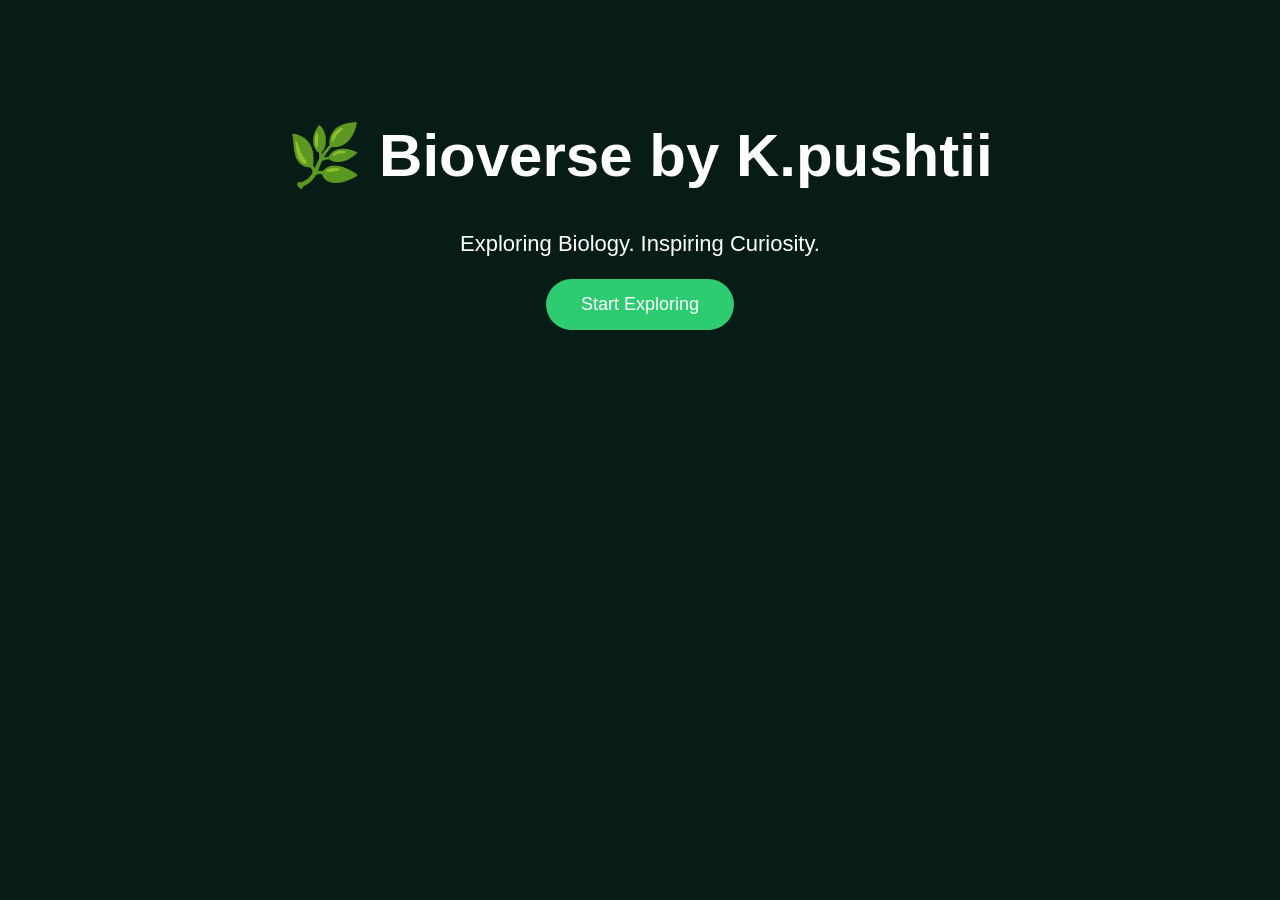
==== index.html @ 94ce2f75 "Initial commit" ====
<!DOCTYPE html>
<html lang="en">
<head>
    <meta charset="UTF-8">
    <meta name="viewport" content="width=device-width, initial-scale=1.0">
    <title>Bioverse by K.pushtii</title>

    <link rel="stylesheet" href="style.css">
</head>

<body>
    <h1>🌿 Bioverse by K.pushtii</h1>

<p>Exploring Biology. Inspiring Curiosity.</p>

<button>Start Exploring</button>

    <script src="script.js"></script>

</body>
</html>
---- style.css ----
body {
    background-color: #071b17;
    color: white;
    font-family: Arial, sans-serif;
    text-align: center;
    margin-top: 120px;
}

h1 {
    font-size: 60px;
}

p {
    font-size: 22px;
}

button {
    background-color: #2ecc71;
    color: white;
    border: none;
    padding: 15px 35px;
    border-radius: 50px;
    font-size: 18px;
    cursor: pointer;
}
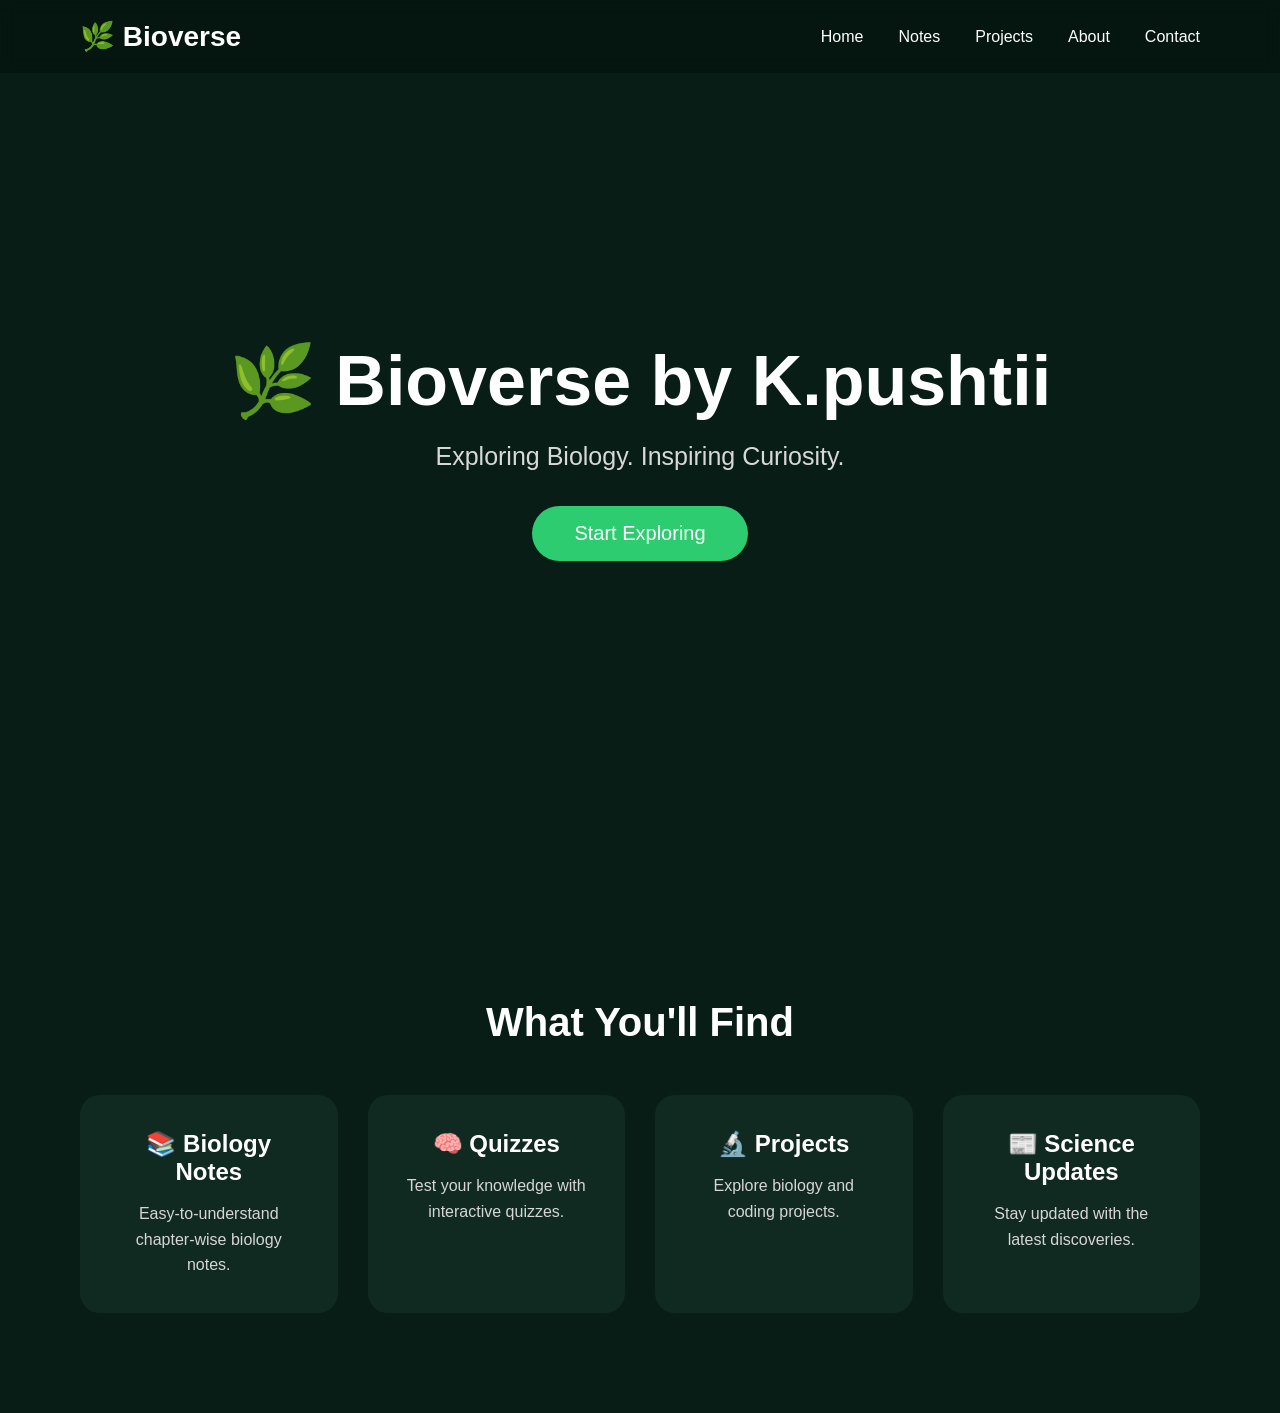
==== commit 16be865b: "Fix index.html" ====
--- a/index.html
+++ b/index.html
@@ -4,18 +4,63 @@
     <meta charset="UTF-8">
     <meta name="viewport" content="width=device-width, initial-scale=1.0">
     <title>Bioverse by K.pushtii</title>
-
     <link rel="stylesheet" href="style.css">
 </head>
 
 <body>
-    <h1>🌿 Bioverse by K.pushtii</h1>
 
-<p>Exploring Biology. Inspiring Curiosity.</p>
+    <!-- Navigation -->
+    <nav>
+        <div class="logo">🌿 Bioverse</div>
 
-<button>Start Exploring</button>
+        <ul>
+            <li><a href="#">Home</a></li>
+            <li><a href="#">Notes</a></li>
+            <li><a href="#">Projects</a></li>
+            <li><a href="#">About</a></li>
+            <li><a href="#">Contact</a></li>
+        </ul>
+    </nav>
 
-    <script src="script.js"></script>
+    <!-- Hero -->
+    <section class="hero">
+        <h1>🌿 Bioverse by K.pushtii</h1>
+
+        <p>Exploring Biology. Inspiring Curiosity.</p>
+
+        <button>Start Exploring</button>
+    </section>
+
+    <!-- Features -->
+    <section id="features" class="features">
+
+        <h2>What You'll Find</h2>
+
+        <div class="feature-container">
+
+            <div class="feature-card">
+                <h3>📚 Biology Notes</h3>
+                <p>Easy-to-understand chapter-wise biology notes.</p>
+            </div>
+
+            <div class="feature-card">
+                <h3>🧠 Quizzes</h3>
+                <p>Test your knowledge with interactive quizzes.</p>
+            </div>
+
+            <div class="feature-card">
+                <h3>🔬 Projects</h3>
+                <p>Explore biology and coding projects.</p>
+            </div>
+
+            <div class="feature-card">
+                <h3>📰 Science Updates</h3>
+                <p>Stay updated with the latest discoveries.</p>
+            </div>
+
+        </div>
+
+    </section>
 
 </body>
 </html>
--- a/style.css
+++ b/style.css
@@ -1,25 +1,144 @@
-body {
-    background-color: #071b17;
-    color: white;
-    font-family: Arial, sans-serif;
-    text-align: center;
-    margin-top: 120px;
+*{
+    margin:0;
+    padding:0;
+    box-sizing:border-box;
 }
 
-h1 {
-    font-size: 60px;
+body{
+    font-family:Arial, Helvetica, sans-serif;
+    background:#071d16;
+    color:white;
 }
 
-p {
-    font-size: 22px;
+/* Navigation */
+
+nav{
+    display:flex;
+    justify-content:space-between;
+    align-items:center;
+
+    padding:20px 80px;
+
+    position:fixed;
+    width:100%;
+
+    background:rgba(0,0,0,.25);
+    backdrop-filter:blur(10px);
 }
 
-button {
-    background-color: #2ecc71;
-    color: white;
-    border: none;
-    padding: 15px 35px;
-    border-radius: 50px;
-    font-size: 18px;
-    cursor: pointer;
-} +.logo{
+    font-size:28px;
+    font-weight:bold;
+}
+
+nav ul{
+    display:flex;
+    list-style:none;
+    gap:35px;
+}
+
+nav a{
+    text-decoration:none;
+    color:white;
+    transition:.3s;
+}
+
+nav a:hover{
+    color:#32d17d;
+}
+
+/* Hero */
+
+.hero{
+
+    height:100vh;
+
+    display:flex;
+    flex-direction:column;
+
+    justify-content:center;
+    align-items:center;
+
+    text-align:center;
+}
+
+.hero h1{
+    font-size:70px;
+    margin-bottom:20px;
+}
+
+.hero p{
+    font-size:25px;
+    color:#d8d8d8;
+    margin-bottom:35px;
+}
+
+button{
+
+    padding:16px 42px;
+
+    border:none;
+
+    border-radius:40px;
+
+    background:#2ecc71;
+
+    color:white;
+
+    font-size:20px;
+
+    cursor:pointer;
+
+    transition:.3s;
+}
+
+button:hover{
+
+    transform:scale(1.08);
+
+    background:#27ae60;
+}
+/* ==========================
+   FEATURES SECTION
+========================== */
+
+.features{
+    padding:100px 80px;
+    background:#071d16;
+    color:white;
+    text-align:center;
+}
+
+.features h2{
+    font-size:2.5rem;
+    margin-bottom:50px;
+}
+
+.feature-container{
+    display:grid;
+    grid-template-columns:repeat(auto-fit,minmax(250px,1fr));
+    gap:30px;
+}
+
+.feature-card{
+    background:#102a22;
+    padding:35px;
+    border-radius:20px;
+    transition:0.3s ease;
+    cursor:pointer;
+}
+
+.feature-card:hover{
+    transform:translateY(-10px);
+    box-shadow:0 0 25px rgba(154,255,170,0.3);
+}
+
+.feature-card h3{
+    font-size:1.5rem;
+    margin-bottom:15px;
+}
+
+.feature-card p{
+    color:#d6d6d6;
+    line-height:1.6;
+}
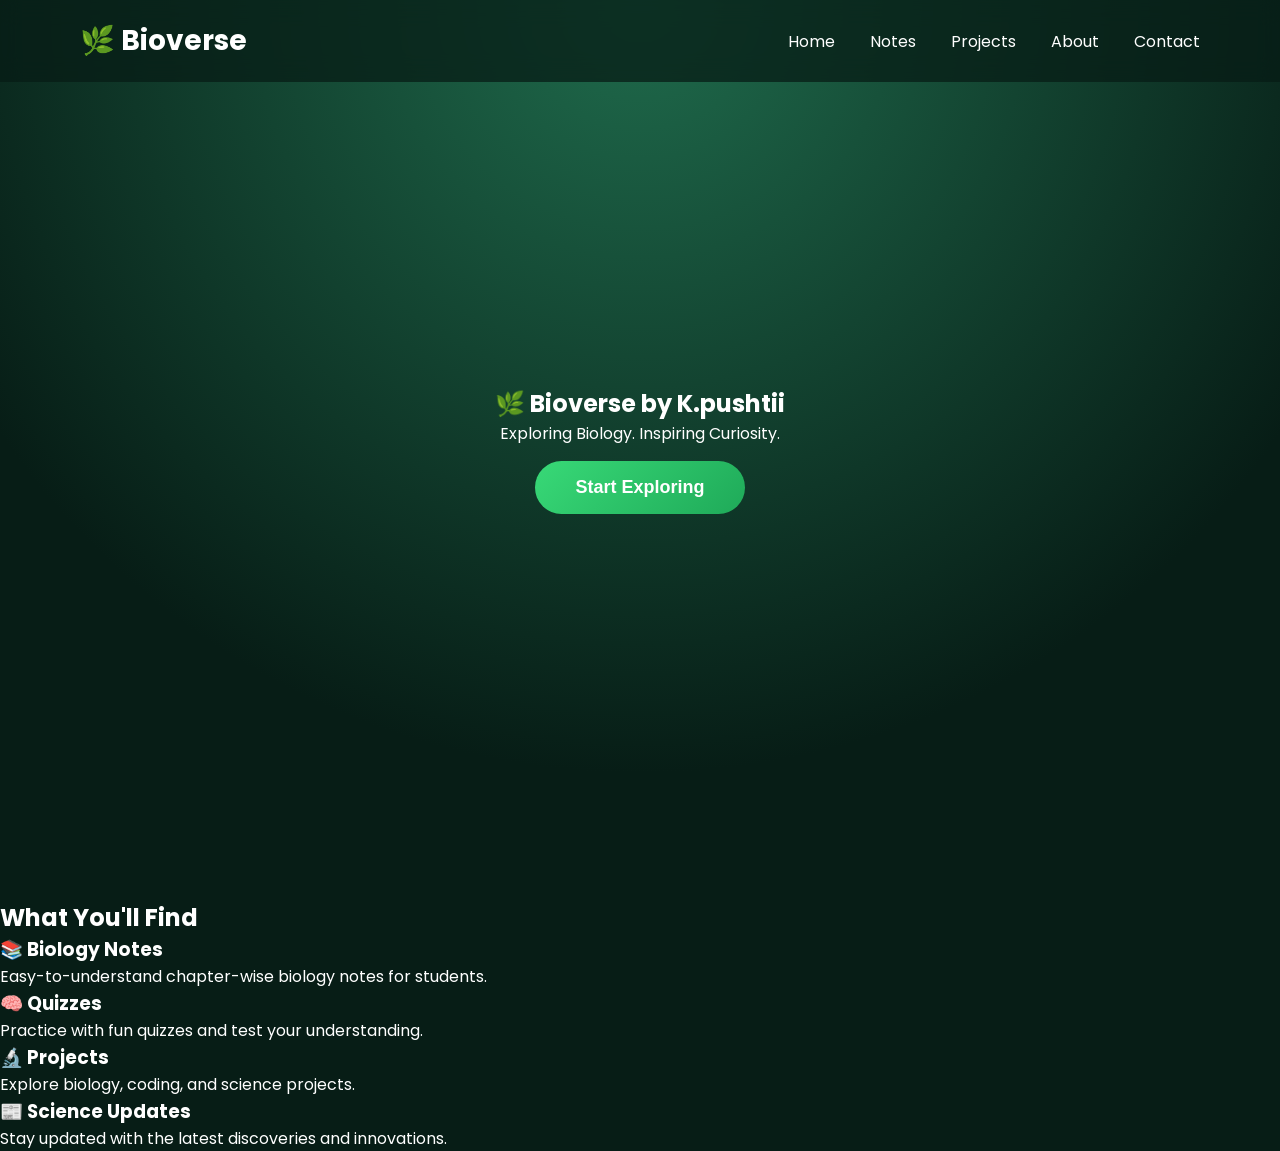
==== commit 4295fee1: "Bioverse v1.0 completed" ====
--- a/index.html
+++ b/index.html
@@ -4,6 +4,13 @@
     <meta charset="UTF-8">
     <meta name="viewport" content="width=device-width, initial-scale=1.0">
     <title>Bioverse by K.pushtii</title>
+
+    <!-- Google Fonts -->
+    <link rel="preconnect" href="https://fonts.googleapis.com">
+    <link rel="preconnect" href="https://fonts.gstatic.com" crossorigin>
+    <link href="https://fonts.googleapis.com/css2?family=Poppins:wght@300;400;500;600;700&display=swap" rel="stylesheet">
+
+    <!-- CSS -->
     <link rel="stylesheet" href="style.css">
 </head>
 
@@ -14,25 +21,29 @@
         <div class="logo">🌿 Bioverse</div>
 
         <ul>
-            <li><a href="#">Home</a></li>
-            <li><a href="#">Notes</a></li>
-            <li><a href="#">Projects</a></li>
-            <li><a href="#">About</a></li>
-            <li><a href="#">Contact</a></li>
+            <li><a href="index.html">Home</a></li>
+            <li><a href="notes.html">Notes</a></li>
+            <li><a href="projects.html">Projects</a></li>
+            <li><a href="about.html">About</a></li>
+            <li><a href="contact.html">Contact</a></li>
         </ul>
     </nav>
 
-    <!-- Hero -->
+    <!-- Hero Section -->
     <section class="hero">
         <h1>🌿 Bioverse by K.pushtii</h1>
 
-        <p>Exploring Biology. Inspiring Curiosity.</p>
+        <p>
+            Exploring Biology. Inspiring Curiosity.
+        </p>
 
-        <button>Start Exploring</button>
+        <button onclick="location.href='notes.html'">
+            Start Exploring
+        </button>
     </section>
 
     <!-- Features -->
-    <section id="features" class="features">
+    <section class="features">
 
         <h2>What You'll Find</h2>
 
@@ -40,22 +51,22 @@
 
             <div class="feature-card">
                 <h3>📚 Biology Notes</h3>
-                <p>Easy-to-understand chapter-wise biology notes.</p>
+                <p>Easy-to-understand chapter-wise biology notes for students.</p>
             </div>
 
             <div class="feature-card">
                 <h3>🧠 Quizzes</h3>
-                <p>Test your knowledge with interactive quizzes.</p>
+                <p>Practice with fun quizzes and test your understanding.</p>
             </div>
 
             <div class="feature-card">
                 <h3>🔬 Projects</h3>
-                <p>Explore biology and coding projects.</p>
+                <p>Explore biology, coding, and science projects.</p>
             </div>
 
             <div class="feature-card">
                 <h3>📰 Science Updates</h3>
-                <p>Stay updated with the latest discoveries.</p>
+                <p>Stay updated with the latest discoveries and innovations.</p>
             </div>
 
         </div>
--- a/style.css
+++ b/style.css
@@ -5,7 +5,7 @@
 }
 
 body{
-    font-family:Arial, Helvetica, sans-serif;
+    font-family:'Poppins', sans-serif;
     background:#071d16;
     color:white;
 }
@@ -17,13 +17,18 @@
     justify-content:space-between;
     align-items:center;
 
+    position:fixed;
+    top:0;
+    left:0;
+
+    width:100%;
+
     padding:20px 80px;
 
-    position:fixed;
-    width:100%;
+    background:rgba(7,29,22,.75);
+    backdrop-filter:blur(12px);
 
-    background:rgba(0,0,0,.25);
-    backdrop-filter:blur(10px);
+    z-index:1000;
 }
 
 .logo{
@@ -50,48 +55,51 @@
 /* Hero */
 
 .hero{
-
-    height:100vh;
+    min-height:100vh;
 
     display:flex;
     flex-direction:column;
-
     justify-content:center;
     align-items:center;
 
     text-align:center;
-}
 
+    padding:0 20px;
+
+    background:
+        radial-gradient(circle at top,#1f6b4c 0%,#071d16 70%);
 .hero h1{
     font-size:70px;
+    font-weight:700;
     margin-bottom:20px;
 }
-
 .hero p{
     font-size:25px;
     color:#d8d8d8;
     margin-bottom:35px;
 }
-
 button{
-
-    padding:16px 42px;
+    margin-top:15px;
+    padding:16px 40px;
 
     border:none;
+    border-radius:50px;
 
-    border-radius:40px;
-
-    background:#2ecc71;
+    background:linear-gradient(135deg,#38d977,#1faa59);
 
     color:white;
-
-    font-size:20px;
+    font-size:18px;
+    font-weight:600;
 
     cursor:pointer;
 
     transition:.3s;
 }
 
+button:hover{
+    transform:translateY(-5px);
+    box-shadow:0 10px 30px rgba(56,217,119,.4);
+}
 button:hover{
 
     transform:scale(1.08);
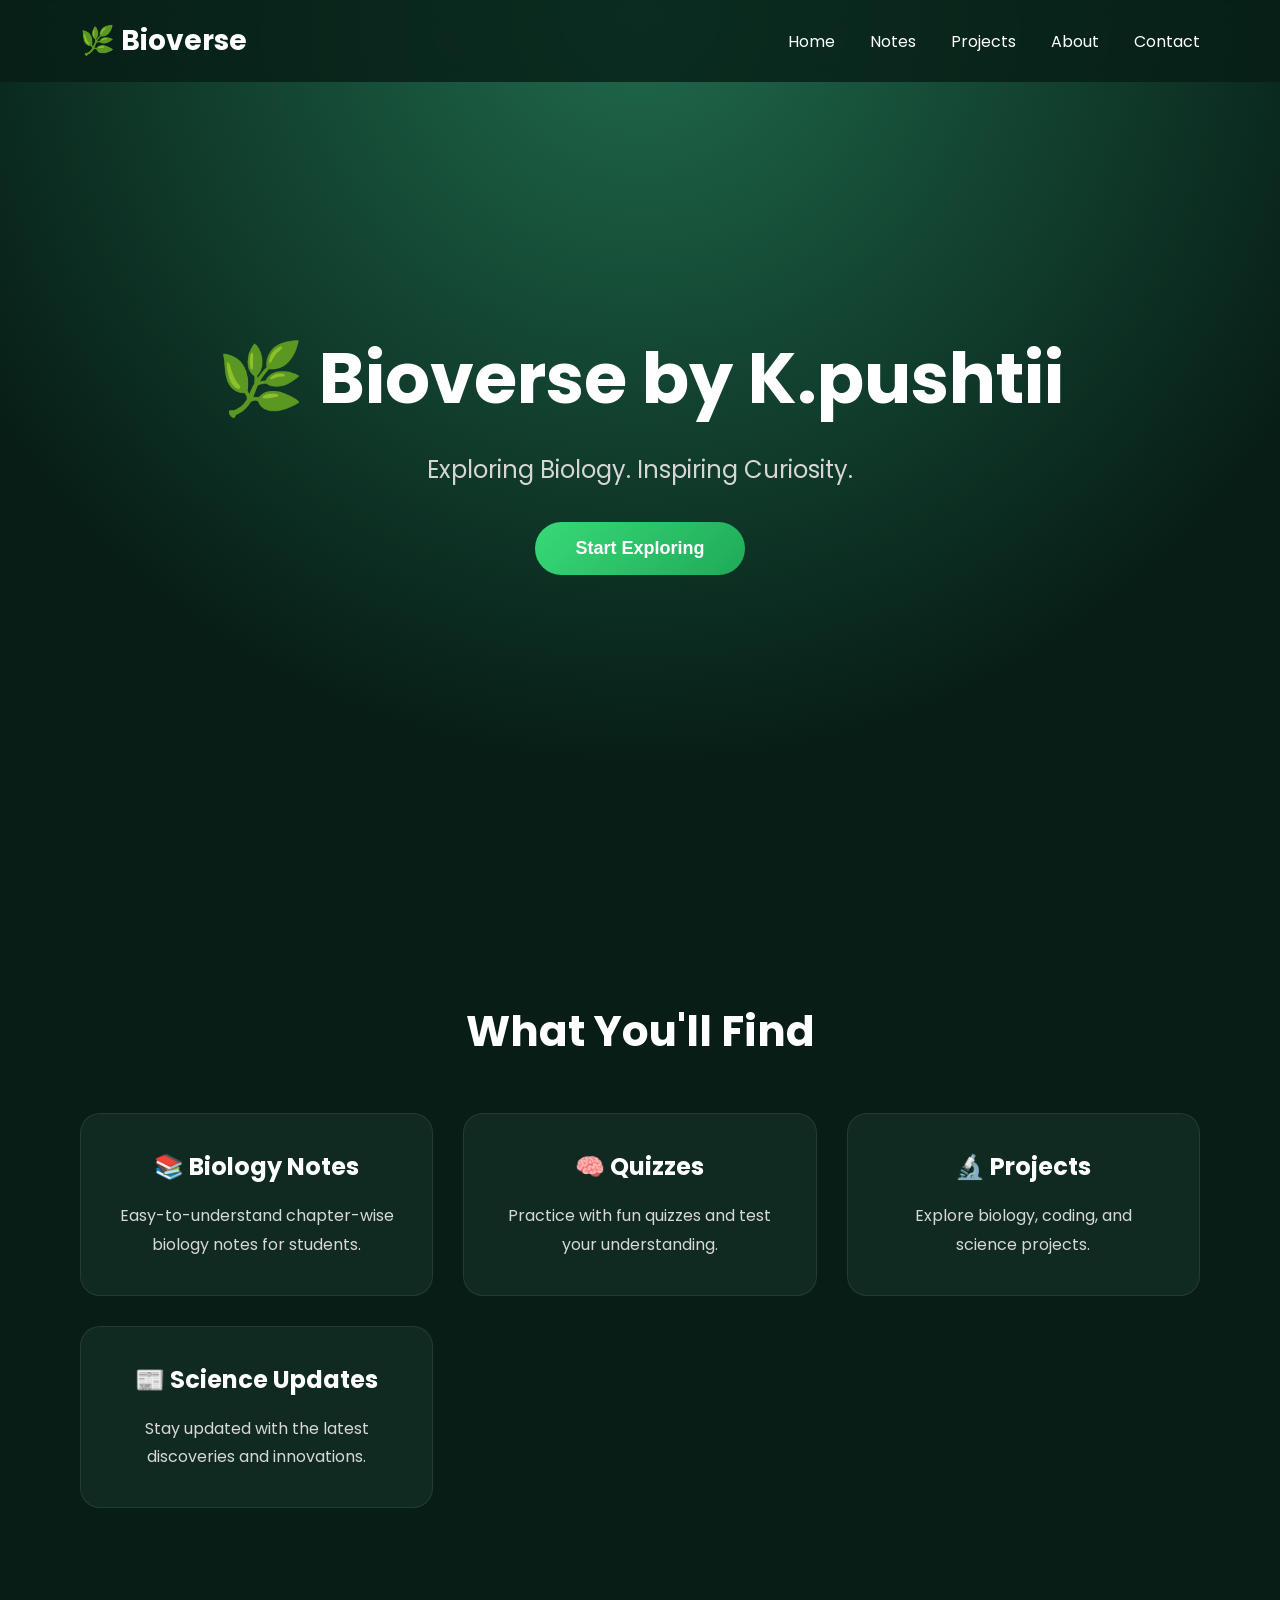
==== commit 7933170b: "Updated About page" ====
--- a/index.html
+++ b/index.html
@@ -23,7 +23,7 @@
         <ul>
             <li><a href="index.html">Home</a></li>
             <li><a href="notes.html">Notes</a></li>
-            <li><a href="projects.html">Projects</a></li>
+            <li><a href="project.html">Projects</a></li>
             <li><a href="about.html">About</a></li>
             <li><a href="contact.html">Contact</a></li>
         </ul>
--- a/style.css
+++ b/style.css
@@ -1,16 +1,26 @@
+/* ==========================
+   RESET
+========================== */
+
 *{
     margin:0;
     padding:0;
     box-sizing:border-box;
 }
 
+html{
+    scroll-behavior:smooth;
+}
+
 body{
-    font-family:'Poppins', sans-serif;
+    font-family:'Poppins',sans-serif;
     background:#071d16;
     color:white;
 }
 
-/* Navigation */
+/* ==========================
+   NAVIGATION
+========================== */
 
 nav{
     display:flex;
@@ -25,7 +35,7 @@
 
     padding:20px 80px;
 
-    background:rgba(7,29,22,.75);
+    background:rgba(7,29,22,.8);
     backdrop-filter:blur(12px);
 
     z-index:1000;
@@ -33,7 +43,7 @@
 
 .logo{
     font-size:28px;
-    font-weight:bold;
+    font-weight:700;
 }
 
 nav ul{
@@ -52,7 +62,9 @@
     color:#32d17d;
 }
 
-/* Hero */
+/* ==========================
+   HERO
+========================== */
 
 .hero{
     min-height:100vh;
@@ -66,20 +78,26 @@
 
     padding:0 20px;
 
-    background:
-        radial-gradient(circle at top,#1f6b4c 0%,#071d16 70%);
+    background:radial-gradient(circle at top,#1f6b4c 0%,#071d16 70%);
+}
+
 .hero h1{
     font-size:70px;
-    font-weight:700;
     margin-bottom:20px;
 }
+
 .hero p{
-    font-size:25px;
-    color:#d8d8d8;
+    font-size:24px;
+    color:#d6d6d6;
+    max-width:700px;
     margin-bottom:35px;
 }
+
+/* ==========================
+   BUTTON
+========================== */
+
 button{
-    margin-top:15px;
     padding:16px 40px;
 
     border:none;
@@ -88,6 +106,7 @@
     background:linear-gradient(135deg,#38d977,#1faa59);
 
     color:white;
+
     font-size:18px;
     font-weight:600;
 
@@ -98,33 +117,26 @@
 
 button:hover{
     transform:translateY(-5px);
-    box-shadow:0 10px 30px rgba(56,217,119,.4);
-}
-button:hover{
-
-    transform:scale(1.08);
-
-    background:#27ae60;
-}
-/* ==========================
-   FEATURES SECTION
+    box-shadow:0 10px 30px rgba(56,217,119,.35);
+}
+
+/* ==========================
+   FEATURES
 ========================== */
 
 .features{
     padding:100px 80px;
-    background:#071d16;
-    color:white;
     text-align:center;
 }
 
 .features h2{
-    font-size:2.5rem;
+    font-size:42px;
     margin-bottom:50px;
 }
 
 .feature-container{
     display:grid;
-    grid-template-columns:repeat(auto-fit,minmax(250px,1fr));
+    grid-template-columns:repeat(auto-fit,minmax(300px,1fr));
     gap:30px;
 }
 
@@ -132,21 +144,74 @@
     background:#102a22;
     padding:35px;
     border-radius:20px;
-    transition:0.3s ease;
-    cursor:pointer;
+
+    transition:.3s;
+
+    border:1px solid rgba(255,255,255,.08);
 }
 
 .feature-card:hover{
-    transform:translateY(-10px);
-    box-shadow:0 0 25px rgba(154,255,170,0.3);
+    transform:translateY(-8px);
+    box-shadow:0 0 30px rgba(50,209,125,.25);
 }
 
 .feature-card h3{
-    font-size:1.5rem;
-    margin-bottom:15px;
+    font-size:24px;
+    margin-bottom:18px;
 }
 
 .feature-card p{
-    color:#d6d6d6;
-    line-height:1.6;
+    color:#d8d8d8;
+    line-height:1.8;
+}
+
+/* ==========================
+   FOOTER
+========================== */
+
+footer{
+    padding:40px 20px;
+    text-align:center;
+    color:#bfbfbf;
+}
+
+/* ==========================
+   MOBILE
+========================== */
+
+@media(max-width:768px){
+
+    nav{
+        flex-direction:column;
+        padding:20px;
+    }
+
+    nav ul{
+        flex-wrap:wrap;
+        justify-content:center;
+        margin-top:20px;
+        gap:18px;
+    }
+.hero{
+    min-height:55vh;
+    display:flex;
+    flex-direction:column;
+    justify-content:center;
+    align-items:center;
+    text-align:center;
+    padding:120px 20px 60px;
+    background:radial-gradient(circle at top,#1f6b4c 0%,#071d16 70%);
+}
+    .hero h1{
+        font-size:42px;
+    }
+
+    .hero p{
+        font-size:18px;
+    }
+
+    .features{
+        padding:80px 25px;
+    }
+
 }
